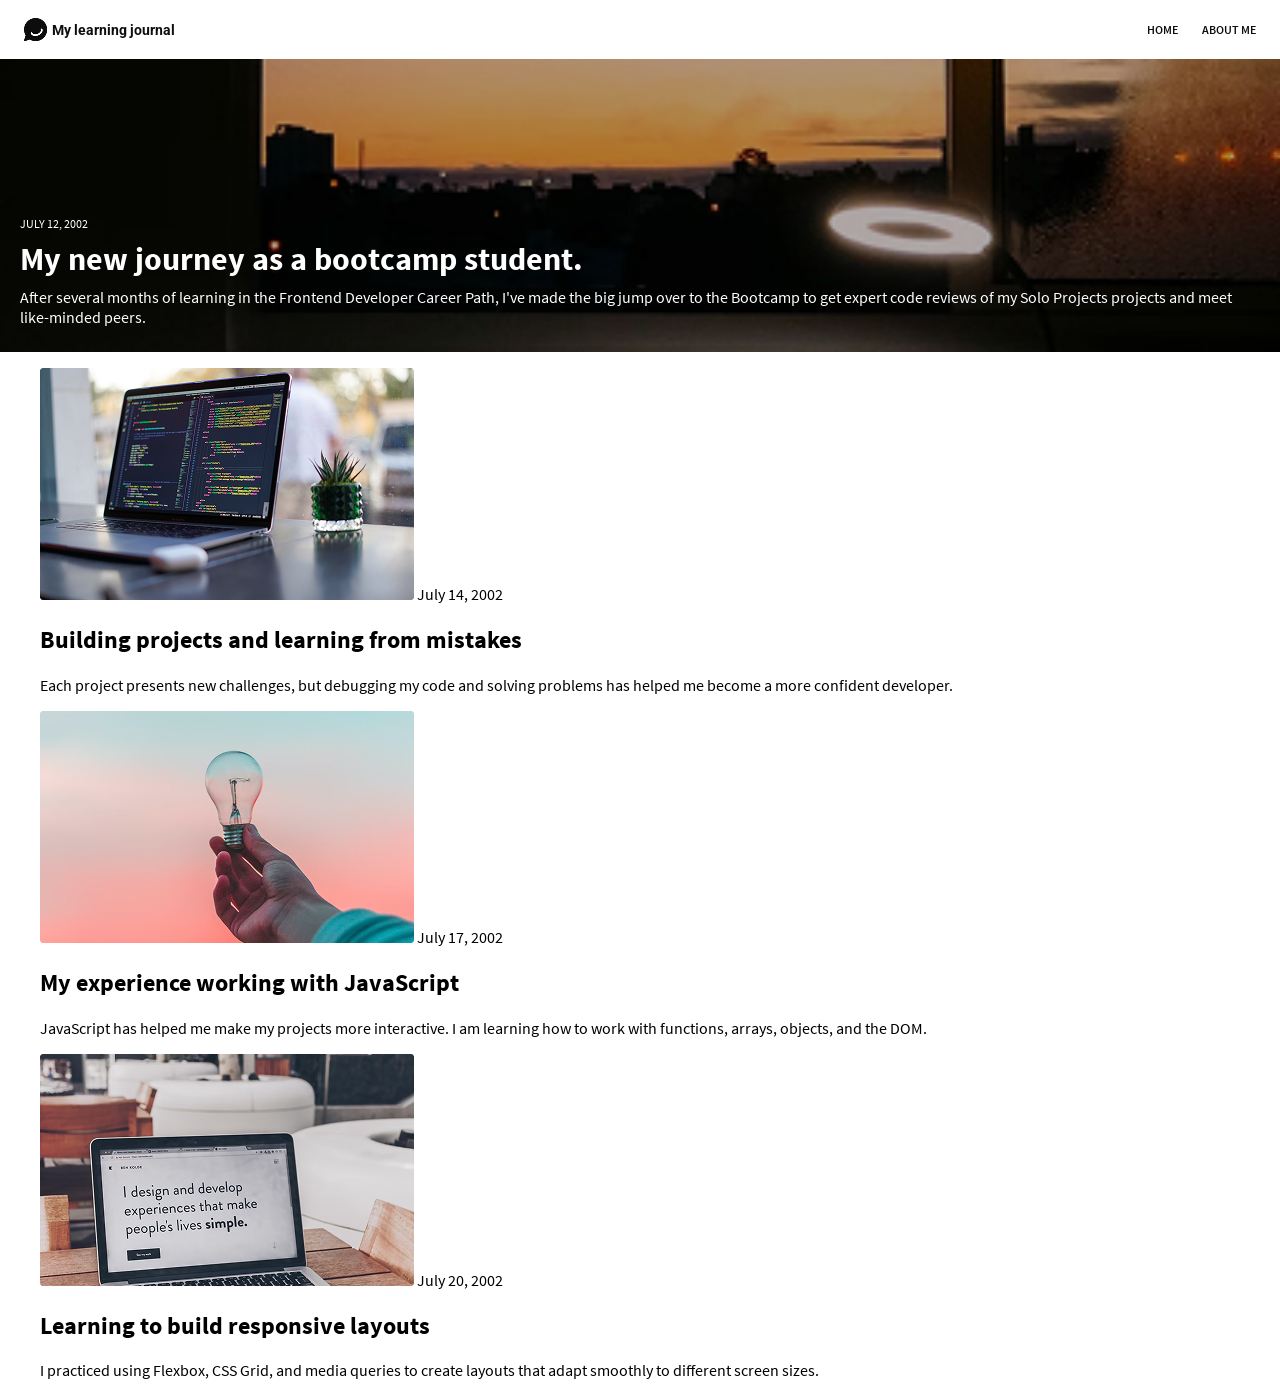
==== index.html @ eeaf36d5 "build article listing implemented js to build article listing." ====
<html>
    <head>
        <title>My Learning Journal</title>
        <meta name="viewport" content="width=device-width, initial-scale=1.0">
        <link rel="preconnect" href="https://fonts.googleapis.com">
        <link rel="preconnect" href="https://fonts.gstatic.com" crossorigin>
        <link href="https://fonts.googleapis.com/css2?family=Roboto:ital,wght@0,100..900;1,100..900&display=swap" rel="stylesheet">
        <script src="index.js" type="module" defer></script> 
        <link rel="stylesheet" href="css/style.css">
    </head>
    <body>
        <nav class="navbar">
            <div class="nav-logo">
                <img src="./images/nav-logo-img.png">
                <a href="#">My learning journal</a>
            </div>
            <ul class="nav-links">
                <li><a href="#home">Home</a></li>
                <li><a href="#about-me">About Me</a></li>
            </ul>
        </nav>

        <section class="hero">
            <article class="hero-post">
                <time datetime="2022-07-23">July 12, 2002</time>
                <h2>My new journey as a bootcamp student.</h2>
                <p>After several months of learning in the Frontend Developer Career Path, I've made the big jump over to the Bootcamp to get expert code reviews of my Solo Projects projects and meet like-minded peers.</p>
            </article>
        </section>

        <section class="article-listings-section">
            <ul class="article-listings">
            </ul>
        </section>
    </body>
</html>
---- css/style.css ----
:root {
    --nav-color: #0E0E0E;
}

*, *::after, *::before {
    box-sizing: border-box;
}

@font-face {
    font-family: "Source Sans Pro";
    src: url(../fonts/source-sans-pro/SourceSansPro-Regular.ttf) format("truetype");
    font-weight: 400;
    font-style: normal;
    font-display: swap;
}

@font-face {
    font-family: "Source Sans Pro";
    src: url(../fonts/source-sans-pro/SourceSansPro-Bold.ttf) format("truetype");
    font-weight: bold;
    font-style: normal;
    font-display: swap;
}

@font-face {
    font-family: "Source Sans Pro";
    src: url(../fonts/source-sans-pro/SourceSansPro-Semibold.ttf) format("truetype");
    font-weight: 600;
    font-style: normal;
    font-display: swap;
}


body {
    margin: 0;
    font-family: "Source Sans Pro", sans-serif;
    font-weight: 400;
}

/* =================
    Navbar
   ================= */

.navbar {
    display: flex;
    justify-content: space-between;
    align-items: center;

    min-height: 59px;

    padding: 0 1.5em; /* 24px */
}

.navbar a {
    text-decoration: none;
    color: var(--nav-color);
}

.nav-logo {
    display: flex;
    align-items: center;

    font-family: "Roboto", sans-serif;
    font-weight: 700;
    font-size: 0.847em; /* 13.55px */

    gap: 0.311em; /* 4.21px */
}

.nav-links {
    display: flex;
    flex-direction: row;
    align-items: right;

    list-style-type: none;
    
    text-transform: uppercase;

    gap: 2em; /* 24px */
    font-size: 0.75rem; /* 12px */
    font-weight: 600;
}

/* =================
    Hero
   ================= */

.hero-post {
    display: flex;
    flex-direction: column;
    justify-content: end;

    min-width: 414px;
    min-height: 293px;

    background-image: url("../images/hero-img.png");
    background-repeat: no-repeat;
    background-size: cover;

    color: white;

    gap: 0.5em; /* 8px */
    padding: 0 1.25em 1.563em 1.25em; /* 20px 25px 20px */
}

.hero-post time {
    font-size: 0.75rem; /* 12px */
    text-transform: uppercase;
}

.hero-post h2 {
    margin: 0;
    font-size: 2rem; /* 32px */
}

.hero-post p {
    margin: 0;
}
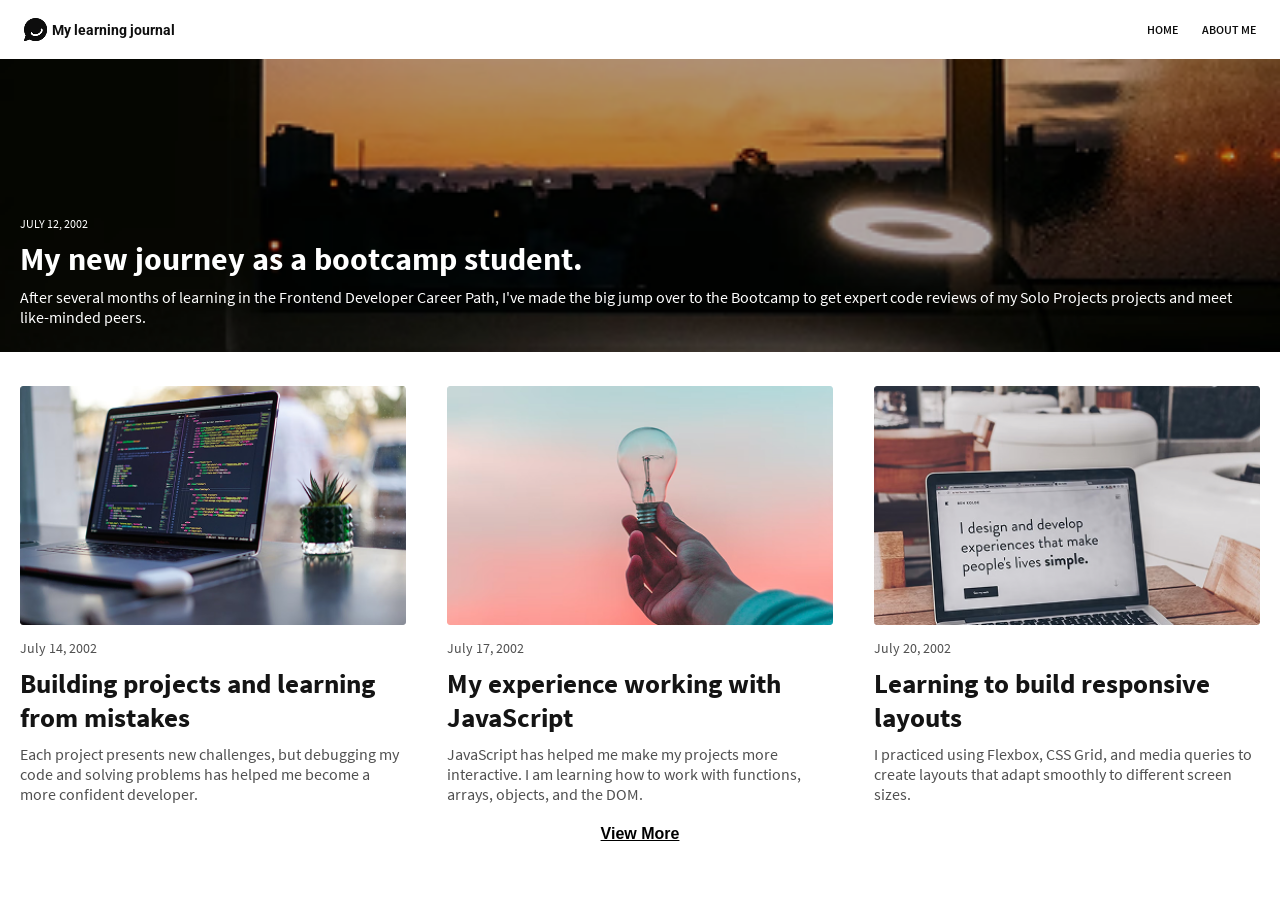
==== commit f81cabae: "Create view more button" ====
--- a/index.html
+++ b/index.html
@@ -31,6 +31,7 @@
         <section class="article-listings-section">
             <ul class="article-listings">
             </ul>
+            <button type="button" class="view-more-btn">View More</button>
         </section>
     </body>
 </html>
--- a/css/style.css
+++ b/css/style.css
@@ -1,6 +1,9 @@
 
 :root {
     --nav-color: #0E0E0E;
+
+    --article-listings-header-color: #141414;
+    --article-preview-color: #505050;
 }
 
 *, *::after, *::before {
@@ -33,9 +36,11 @@
 
 
 body {
-    margin: 0;
+    margin: 0 auto;
+
     font-family: "Source Sans Pro", sans-serif;
     font-weight: 400;
+
 }
 
 /* =================
@@ -102,6 +107,7 @@
 
     gap: 0.5em; /* 8px */
     padding: 0 1.25em 1.563em 1.25em; /* 20px 25px 20px */
+    margin: 0  0 2.125em 0; /* 34px */
 }
 
 .hero-post time {
@@ -116,4 +122,73 @@
 
 .hero-post p {
     margin: 0;
+}
+
+/* =================
+    Article Listing
+   ================= */
+
+.article-listings-section {
+    margin: 0 1.25em 0; /* 20px */
+}
+
+.article-listings {
+    display: grid;
+
+    gap: 2.563em; /* 41px */
+    padding: 0;
+    margin: 0 0 1.25em 0; /* 20px */
+}
+
+.article-listings img {
+    width: 100%;
+    margin: 0 0 0.875em 0; /* 14px */
+}
+
+.article-listings article {
+    height: 100%;
+    width: 100%;
+    color: var(--article-preview-color);
+}
+
+.article-listings time {
+    display: block;
+
+    font-size: 0.875rem; /* 14px */
+
+    margin: 0 0 0.635em 0; /* 9px */
+}
+
+.article-listings h2 {
+    margin: 0 0 0.375em 0; /* 9px */
+    font-size: 1.695rem; /* 24px */
+    color: var(--article-listings-header-color);
+}
+
+.article-listings p {
+    margin: 0;
+}
+
+
+/* =================
+    View More Button
+   ================= */
+
+.view-more-btn {
+    width: 100%;
+
+    font-weight: 700;
+    font-size: 1rem; /* 16px */
+
+    text-decoration: underline;
+    border: none;
+    background: none;
+
+    margin: 0 0 2.688em 0; /* 43px */
+}
+
+@media screen and (min-width: 1085px){
+    .article-listings {
+        grid-template-columns: repeat(3, 1fr);
+    }
 }
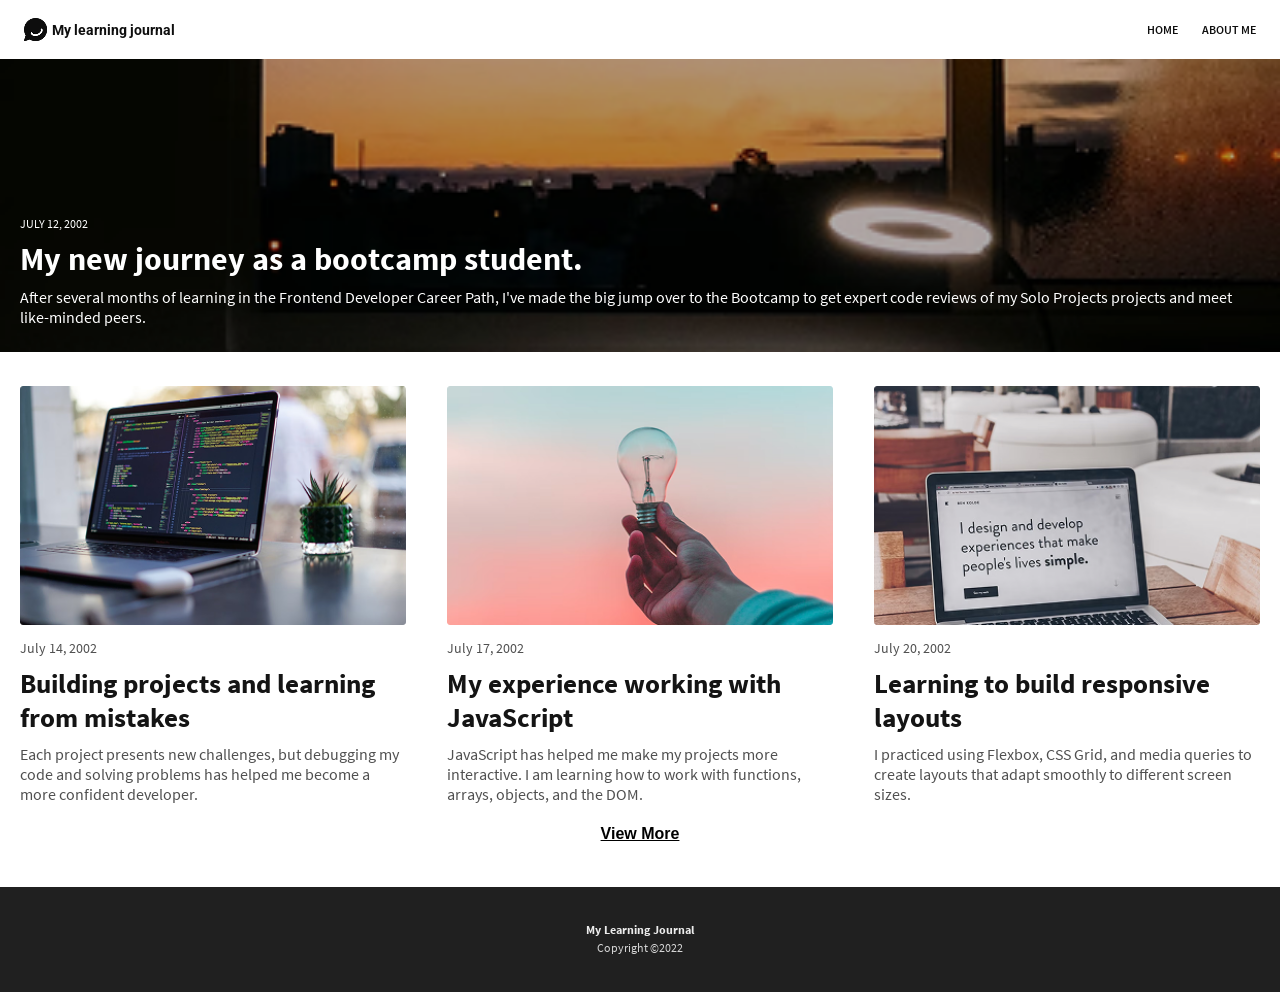
==== commit f7f64fd6: "Create footer" ====
--- a/index.html
+++ b/index.html
@@ -33,5 +33,10 @@
             </ul>
             <button type="button" class="view-more-btn">View More</button>
         </section>
+
+        <footer>
+            <p class="footer-page-title">My Learning Journal</p>
+            <p class="copyright-text">Copyright ©2022</p>
+        </footer>
     </body>
 </html>
--- a/css/style.css
+++ b/css/style.css
@@ -4,6 +4,10 @@
 
     --article-listings-header-color: #141414;
     --article-preview-color: #505050;
+
+    --footer-text-primary-color: #ECECEC;
+    --footer-text-secondary-color: #D7D7D7;
+    --footer-background-color: #202020;
 }
 
 *, *::after, *::before {
@@ -43,6 +47,10 @@
 
 }
 
+p {
+    margin: 0;
+}
+
 /* =================
     Navbar
    ================= */
@@ -165,10 +173,6 @@
     color: var(--article-listings-header-color);
 }
 
-.article-listings p {
-    margin: 0;
-}
-
 
 /* =================
     View More Button
@@ -187,6 +191,30 @@
     margin: 0 0 2.688em 0; /* 43px */
 }
 
+/* =================
+    Footer
+   ================= */
+
+footer {
+    background-color: var(--footer-background-color);
+    font-size: 0.75em; /* 12px */
+    text-align: center;
+    min-width: 414px;
+    padding: 3.083em 0; /* 37px */
+}
+
+.footer-page-title {
+    color: var(--footer-text-primary-color);
+    font-weight: 700;
+    line-height: 108.2%;
+    letter-spacing: -3%;
+    margin: 0 0 0.25em 0; /* 3px */
+}
+
+.copyright-text {
+    color: var(--footer-text-secondary-color);
+    line-height: 125%;
+}
 @media screen and (min-width: 1085px){
     .article-listings {
         grid-template-columns: repeat(3, 1fr);
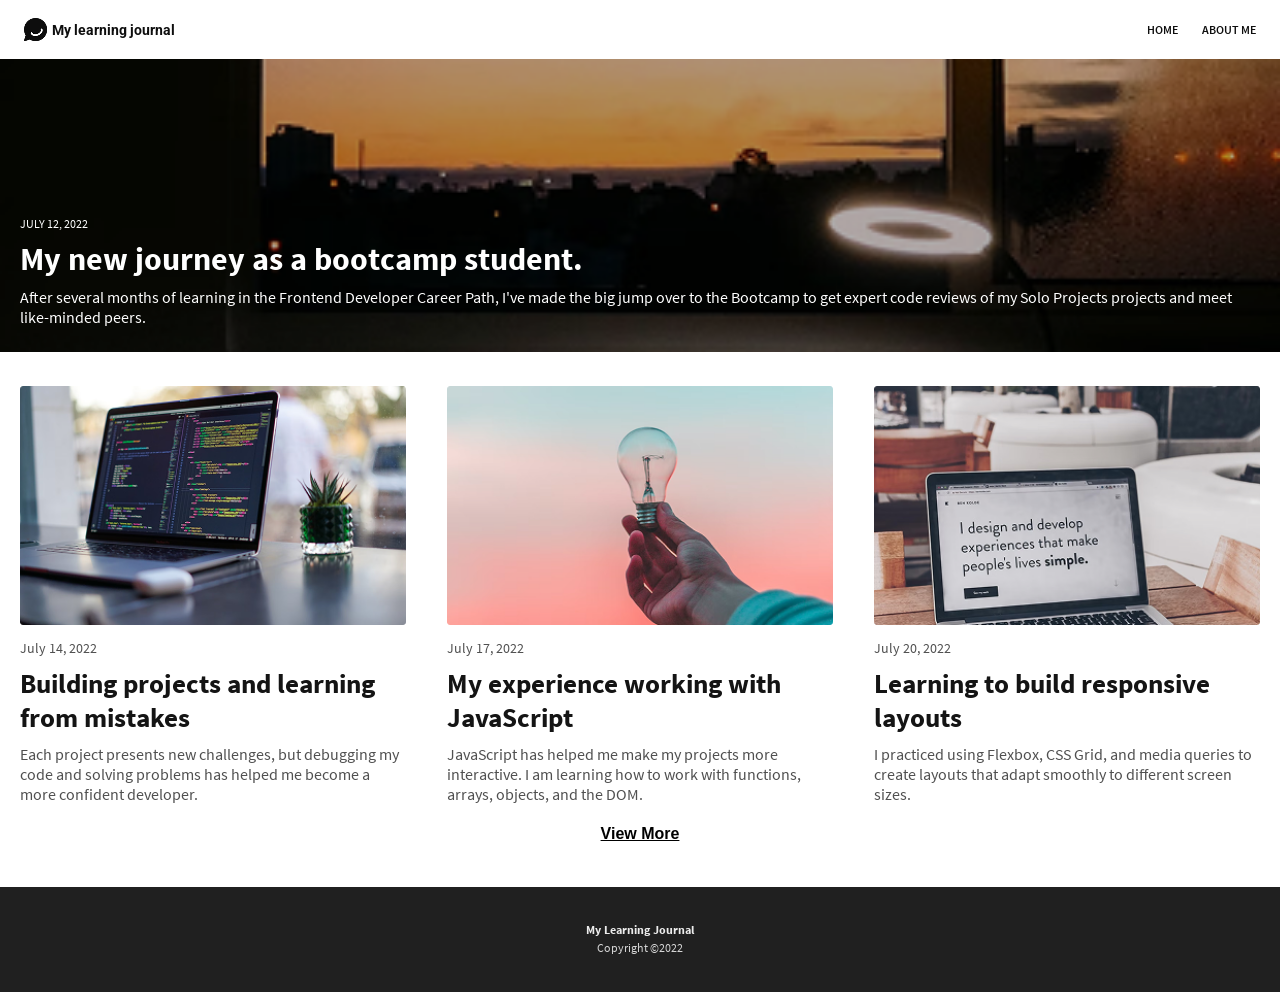
==== commit d4c61ded: "Link hero post to its article content page" ====
--- a/index.html
+++ b/index.html
@@ -9,30 +9,38 @@
         <link rel="stylesheet" href="css/style.css">
     </head>
     <body>
-        <nav class="navbar">
-            <div class="nav-logo">
-                <img src="./images/nav-logo-img.png">
-                <a href="#">My learning journal</a>
-            </div>
-            <ul class="nav-links">
-                <li><a href="#home">Home</a></li>
-                <li><a href="#about-me">About Me</a></li>
-            </ul>
-        </nav>
+        <header>
+            <nav class="navbar">
+                <div class="nav-logo">
+                    <img src="./images/nav-logo-img.png">
+                    <a href="#">My learning journal</a>
+                </div>
+                <ul class="nav-links">
+                    <li><a href="index.html">Home</a></li>
+                    <li><a href="about-me.html">About Me</a></li>
+                </ul>
+            </nav>
+        </header>
 
-        <section class="hero">
-            <article class="hero-post">
-                <time datetime="2022-07-23">July 12, 2002</time>
-                <h2>My new journey as a bootcamp student.</h2>
-                <p>After several months of learning in the Frontend Developer Career Path, I've made the big jump over to the Bootcamp to get expert code reviews of my Solo Projects projects and meet like-minded peers.</p>
-            </article>
-        </section>
+        <main>
+            <section>
+                <section class="hero">
+                    <a href="hero-article.html">
+                        <article class="hero-post">
+                            <time datetime="2022-07-23">July 12, 2022</time>
+                            <h2>My new journey as a bootcamp student.</h2>
+                            <p>After several months of learning in the Frontend Developer Career Path, I've made the big jump over to the Bootcamp to get expert code reviews of my Solo Projects projects and meet like-minded peers.</p>
+                        </article>
+                    </a>
+                </section>
 
-        <section class="article-listings-section">
-            <ul class="article-listings">
-            </ul>
-            <button type="button" class="view-more-btn">View More</button>
-        </section>
+                <section class="article-listings-section">
+                    <ul class="article-listings">
+                    </ul>
+                    <button type="button" class="view-more-btn">View More</button>
+                </section>
+            </section>
+        </main>
 
         <footer>
             <p class="footer-page-title">My Learning Journal</p>
--- a/css/style.css
+++ b/css/style.css
@@ -95,9 +95,20 @@
     font-weight: 600;
 }
 
+
 /* =================
     Hero
    ================= */
+
+.hero a {
+    color: white;
+    text-decoration: none;
+    cursor: pointer;
+}
+
+.hero a:hover {
+    color: #C4B5FD;
+}
 
 .hero-post {
     display: flex;
@@ -110,8 +121,6 @@
     background-image: url("../images/hero-img.png");
     background-repeat: no-repeat;
     background-size: cover;
-
-    color: white;
 
     gap: 0.5em; /* 8px */
     padding: 0 1.25em 1.563em 1.25em; /* 20px 25px 20px */
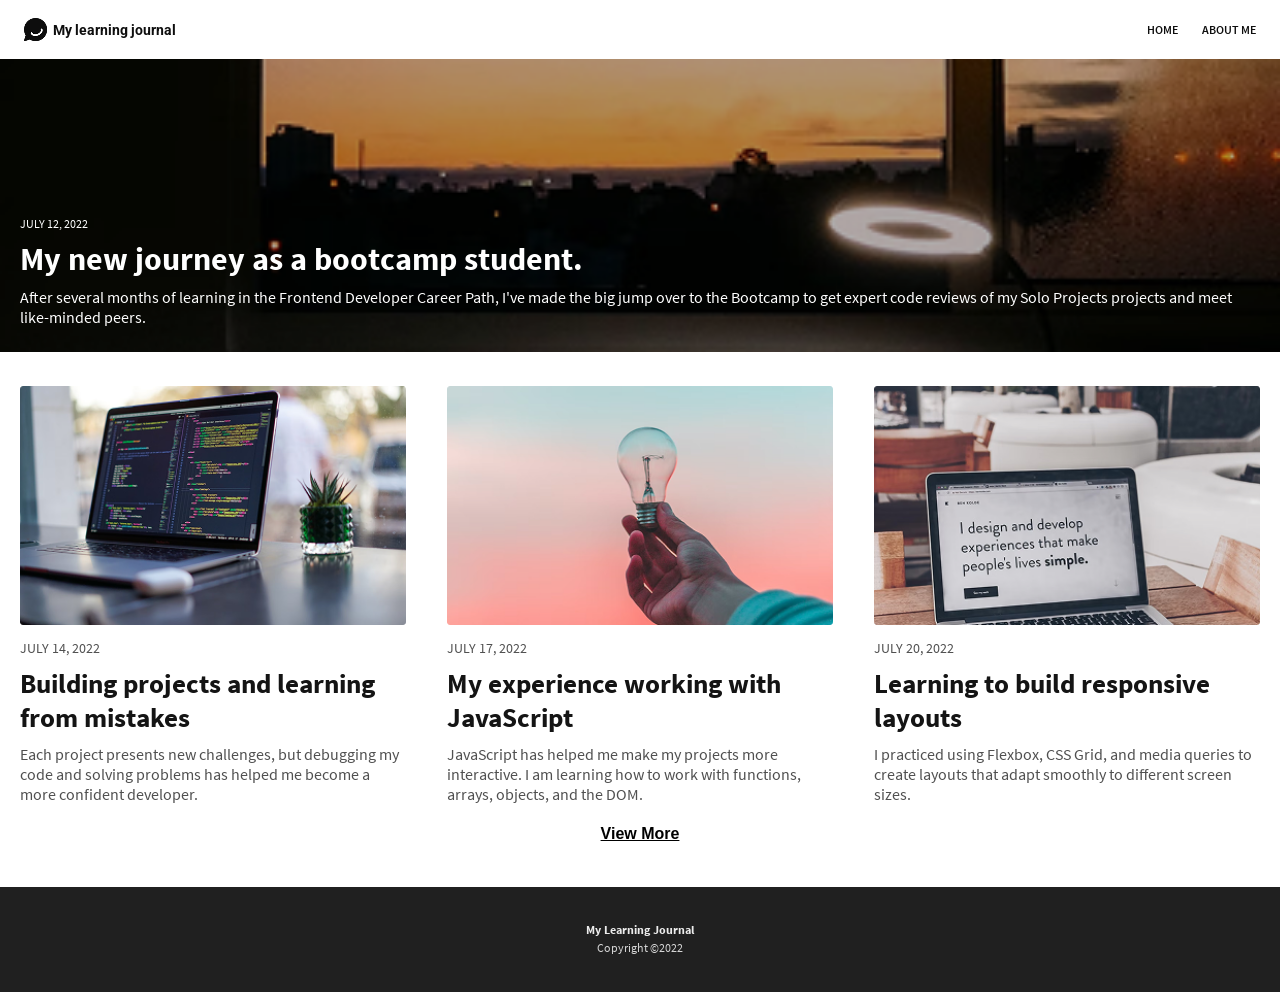
==== commit da8a03f4: "Improve article structure and accessibility Divide the article body into two sections. Added datetim" ====
--- a/index.html
+++ b/index.html
@@ -13,7 +13,7 @@
             <nav class="navbar">
                 <div class="nav-logo">
                     <img src="./images/nav-logo-img.png">
-                    <a href="#">My learning journal</a>
+                    <a href="#"><h1>My learning journal</h1></a>
                 </div>
                 <ul class="nav-links">
                     <li><a href="index.html">Home</a></li>
--- a/css/style.css
+++ b/css/style.css
@@ -4,6 +4,8 @@
 
     --article-listings-header-color: #141414;
     --article-preview-color: #505050;
+
+    --hero-article-color: #151515;
 
     --footer-text-primary-color: #ECECEC;
     --footer-text-secondary-color: #D7D7D7;
@@ -44,16 +46,37 @@
 
     font-family: "Source Sans Pro", sans-serif;
     font-weight: 400;
-
+}
+
+h2 {
+    margin: 0;
+    font-size: 2rem; /* 32px */
 }
 
 p {
     margin: 0;
 }
 
+img {
+    width: 100%;
+}
+
+time {
+    text-transform: uppercase;
+}
+
+.hero-post time,
+.hero-article time {
+    font-size: 0.75rem; /* 12px */
+}
+
 /* =================
     Navbar
    ================= */
+
+.hero-article-page .navbar {
+    margin: 0 0 2em 0;
+}
 
 .navbar {
     display: flex;
@@ -70,15 +93,22 @@
     color: var(--nav-color);
 }
 
+.navbar h1 {
+    font-size: 0.847em; /* 13.55px */
+}
+
 .nav-logo {
     display: flex;
     align-items: center;
 
     font-family: "Roboto", sans-serif;
     font-weight: 700;
-    font-size: 0.847em; /* 13.55px */
 
     gap: 0.311em; /* 4.21px */
+}
+
+.nav-logo img {
+    width: fit-content;
 }
 
 .nav-links {
@@ -127,11 +157,6 @@
     margin: 0  0 2.125em 0; /* 34px */
 }
 
-.hero-post time {
-    font-size: 0.75rem; /* 12px */
-    text-transform: uppercase;
-}
-
 .hero-post h2 {
     margin: 0;
     font-size: 2rem; /* 32px */
@@ -147,6 +172,10 @@
 
 .article-listings-section {
     margin: 0 1.25em 0; /* 20px */
+}
+
+.hero-article-page .article-listings-section {
+    margin-bottom: 3.5em; /* 56px */
 }
 
 .article-listings {
@@ -158,7 +187,6 @@
 }
 
 .article-listings img {
-    width: 100%;
     margin: 0 0 0.875em 0; /* 14px */
 }
 
@@ -182,7 +210,6 @@
     color: var(--article-listings-header-color);
 }
 
-
 /* =================
     View More Button
    ================= */
@@ -198,6 +225,44 @@
     background: none;
 
     margin: 0 0 2.688em 0; /* 43px */
+}
+
+/* =================
+    Hero Article
+   ================= */
+
+.hero-article-page {
+    color: var(--hero-article-color);
+}
+
+.hero-article {
+    margin: 0 1.25em 3.188em; /* 32px 20px 51px*/
+}
+
+.hero-article h2 {
+    margin: 0.5em 0 0.469em 0; /* 16px 15px */
+}
+
+.hero-article h3 {
+    font-size: 1rem; /* 16px */
+    margin: 0;
+}
+
+.hero-article img {
+    margin: 2.188em 0; /* 35px */
+}
+
+.article-body,
+.article-body section {
+    display: flex;
+    flex-direction: column;
+    gap: 1em;
+}
+
+.recent-posts-header {
+    font-size: 1rem; /* 16px */
+    margin: 0 0 1.688em 0; /* 27px */
+    text-align: center;
 }
 
 /* =================
@@ -224,6 +289,7 @@
     color: var(--footer-text-secondary-color);
     line-height: 125%;
 }
+
 @media screen and (min-width: 1085px){
     .article-listings {
         grid-template-columns: repeat(3, 1fr);
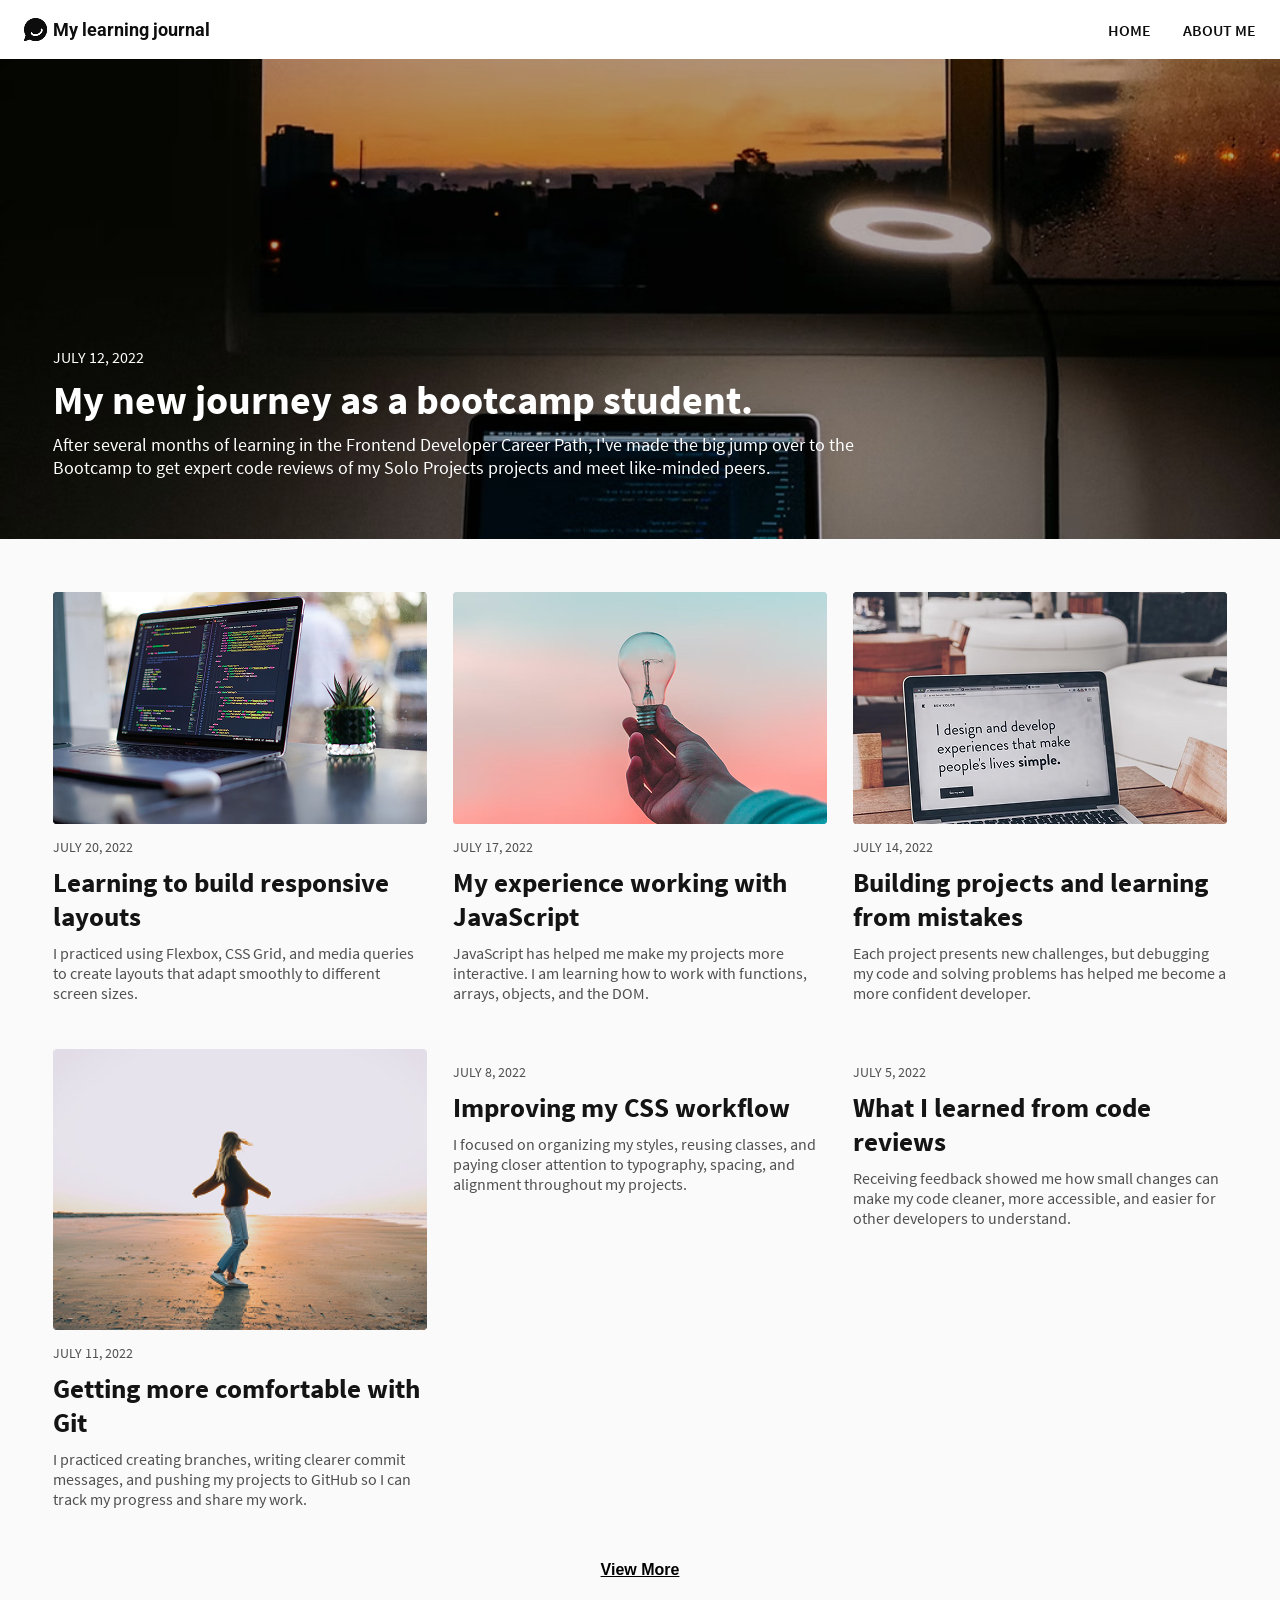
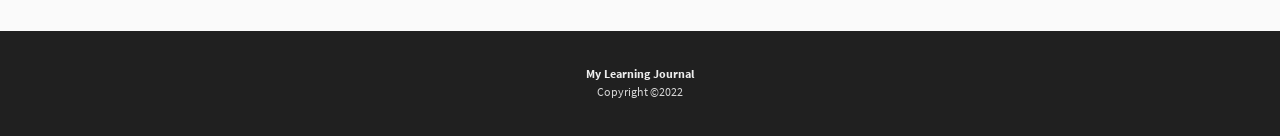
==== commit d023c2bc: "Fixed layout issues" ====
--- a/index.html
+++ b/index.html
@@ -8,12 +8,12 @@
         <script src="index.js" type="module" defer></script> 
         <link rel="stylesheet" href="css/style.css">
     </head>
-    <body>
+    <body class="home">
         <header>
             <nav class="navbar">
                 <div class="nav-logo">
                     <img src="./images/nav-logo-img.png">
-                    <a href="#"><h1>My learning journal</h1></a>
+                    <a href="index.html"><h1>My learning journal</h1></a>
                 </div>
                 <ul class="nav-links">
                     <li><a href="index.html">Home</a></li>
--- a/css/style.css
+++ b/css/style.css
@@ -1,6 +1,9 @@
 
 :root {
+    --body-bg-color: #FAFAFA;
+
     --nav-color: #0E0E0E;
+    --navbar-bg-color: #FFFFFF;
 
     --article-listings-header-color: #141414;
     --article-preview-color: #505050;
@@ -40,12 +43,25 @@
     font-display: swap;
 }
 
-
 body {
-    margin: 0 auto;
+    margin: 0;
 
     font-family: "Source Sans Pro", sans-serif;
     font-weight: 400;
+
+    background-color: var(--body-bg-color);
+
+    display: flex;
+    flex-direction: column;
+
+    align-items: center;
+    justify-content: center;
+
+    width: 100%;
+}
+
+header {
+    width: 100%;
 }
 
 h2 {
@@ -59,24 +75,17 @@
 
 img {
     width: 100%;
+    height: auto;
 }
 
 time {
     text-transform: uppercase;
-}
-
-.hero-post time,
-.hero-article time {
     font-size: 0.75rem; /* 12px */
 }
 
 /* =================
     Navbar
    ================= */
-
-.hero-article-page .navbar {
-    margin: 0 0 2em 0;
-}
 
 .navbar {
     display: flex;
@@ -86,11 +95,17 @@
     min-height: 59px;
 
     padding: 0 1.5em; /* 24px */
+    background-color: var(--navbar-bg-color);
 }
 
 .navbar a {
     text-decoration: none;
     color: var(--nav-color);
+    cursor: pointer;
+}
+
+.navbar a:hover, .navbar a:active {
+    text-decoration: underline;
 }
 
 .navbar h1 {
@@ -145,7 +160,6 @@
     flex-direction: column;
     justify-content: end;
 
-    min-width: 414px;
     min-height: 293px;
 
     background-image: url("../images/hero-img.png");
@@ -174,10 +188,6 @@
     margin: 0 1.25em 0; /* 20px */
 }
 
-.hero-article-page .article-listings-section {
-    margin-bottom: 3.5em; /* 56px */
-}
-
 .article-listings {
     display: grid;
 
@@ -186,13 +196,17 @@
     margin: 0 0 1.25em 0; /* 20px */
 }
 
+.article-listings li {
+    list-style-type: none;
+}
+
+
 .article-listings img {
     margin: 0 0 0.875em 0; /* 14px */
 }
 
-.article-listings article {
-    height: 100%;
-    width: 100%;
+.article-listings article,
+.article-listings li {
     color: var(--article-preview-color);
 }
 
@@ -228,28 +242,16 @@
 }
 
 /* =================
-    Hero Article
-   ================= */
-
-.hero-article-page {
-    color: var(--hero-article-color);
-}
-
-.hero-article {
+    Main Article
+   ================= */
+
+.main-article {
     margin: 0 1.25em 3.188em; /* 32px 20px 51px*/
 }
 
-.hero-article h2 {
-    margin: 0.5em 0 0.469em 0; /* 16px 15px */
-}
-
-.hero-article h3 {
+.main-article h3 {
     font-size: 1rem; /* 16px */
     margin: 0;
-}
-
-.hero-article img {
-    margin: 2.188em 0; /* 35px */
 }
 
 .article-body,
@@ -266,15 +268,76 @@
 }
 
 /* =================
+    Hero Article
+   ================= */
+
+.hero-article-page {
+    color: var(--hero-article-color);
+}
+
+.hero-article-page .navbar {
+    margin: 0 0 2em 0;
+}
+
+.hero-article-page .article-listings-section {
+    margin-bottom: 3.5em; /* 56px */
+}
+
+.hero-article h2 {
+    margin: 0.5em 0 0.469em 0; /* 16px 15px */
+}
+
+.hero-article img {
+    margin: 2.188em 0; /* 35px */
+}
+
+
+/* =================
+    About Me Article
+   ================= */
+
+.about-me-article-header-grid {
+    display: grid;
+    grid-template-columns: 1fr;
+    grid-template-areas: 
+    "biop"
+    "head";
+}
+
+.bio-pic {
+    width: 182px;
+    height: 182px;
+    border-radius: 50%;
+    margin: 0 0 1.688em 0; /* 27px */
+    grid-area: biop;
+}
+
+.about-me-article-heading {
+    grid-area: head;
+}
+
+.about-me-article h2 {
+    font-size: 2.125rem; /* 34px */
+    margin: 0 0 0.471em 0; /* 16px */
+}
+
+.about-me-page .about-me-sub {
+    margin: 0 0 3.125em 0; /* 50px */
+}
+
+/* =================
     Footer
    ================= */
 
 footer {
     background-color: var(--footer-background-color);
+    text-align: center;
+    width: 100%;
+    padding: 2.313em 0; /* 37px */
+}
+
+footer p {
     font-size: 0.75em; /* 12px */
-    text-align: center;
-    min-width: 414px;
-    padding: 3.083em 0; /* 37px */
 }
 
 .footer-page-title {
@@ -291,7 +354,137 @@
 }
 
 @media screen and (min-width: 1085px){
+    time {
+        font-size: 1rem; /* 16px */
+    }
+
+    p {
+        font-size: 1.125rem; /* 18px */
+    }
+
+    /* =================
+       Navbar
+       ================= */
+
+    .navbar h1 {
+        font-size: 1.125rem; /* 20px */
+    }
+
+    .nav-links {
+        font-size: 1rem; /* 16px */
+    }
+
+    /* =================
+       Hero
+       ================= */
+
+    .hero-post {
+        background-image: url("../images/hero-img-desktop.png");
+        padding: 18em 23.5em 3.75em 3.313em; /* 288px 376px 60px 53px */
+        margin: 0  0 3.313em 0; /* 53px */  
+    }
+
+    .hero-post h2 {
+        margin: 0;
+        font-size: 2.5rem; /* 40px */
+    }
+
+    .hero-post p {
+        margin: 0 2.5em 0 0; /* 45px */
+    }
+
+    /* =================
+       Article Listing
+       ================= */
+
+    .article-listings-section {
+        margin: 0 3.313em 3.188em; /* 53px 51px */
+    }
+
+    .article-listings-section p {
+        font-size: 1rem;
+    }
+
     .article-listings {
         grid-template-columns: repeat(3, 1fr);
+        gap: 46px 26px;
+    }
+
+    .article-listings article,
+    .article-listings li {
+        color: var(--article-preview-color);
+    }
+
+    .view-more-btn {
+        margin: 1.938em 0 0 0; /* 31px */
+    }
+
+    /* =================
+       Main Article
+       ================= */
+
+    .main-article {
+        margin: 0 3.313em 4.563em; /* 51px */
+    }
+
+    .main-article h2 {
+        font-size: 2.25rem; /* 36px */
+    }
+
+    .main-article h3 {
+        font-size: 1.5rem; /* 24px */
+    }
+
+    /* =================
+       Hero Article
+       ================= */
+
+    .hero-article-header,
+    .hero-article-page .article-body {
+        margin: 0 4.25em 0; /* 68px */
+    }
+    
+    .recent-posts-header {
+        font-size: 1.5rem; /* 24px */
+    }
+
+    .hero-article-page .article-listings {
+        margin: 0;
+    }
+
+    /* =================
+       About Me Article
+       ================= */
+
+    .about-me-page .navbar {
+        margin: 0 0 5.688em 0; /* 91px */
+    }
+
+    .about-me-page main {
+        margin: 0 3.313em; /* 53px */
+    }
+
+    .about-me-article-header-grid {
+        grid-template-areas:
+        "biop head";
+        gap: 0 2.063em; /* 33px */
+        margin: 0 0 2em 0; /* 32px */
+    }
+
+    .bio-pic {
+        margin: 0 0 1.688em 0; /* 27px */
+    }
+
+    .about-me-article h2 {
+        margin: 0 0 0.278em 0; /* 10px */
+    }
+    
+    .about-me-page .article-body {
+        margin: 0 4.25em 0; /* 68px */
+    }
+
+    .about-me-page .about-me-sub,
+    .about-me-page .article-listings {
+        margin: 0;
     }
 }
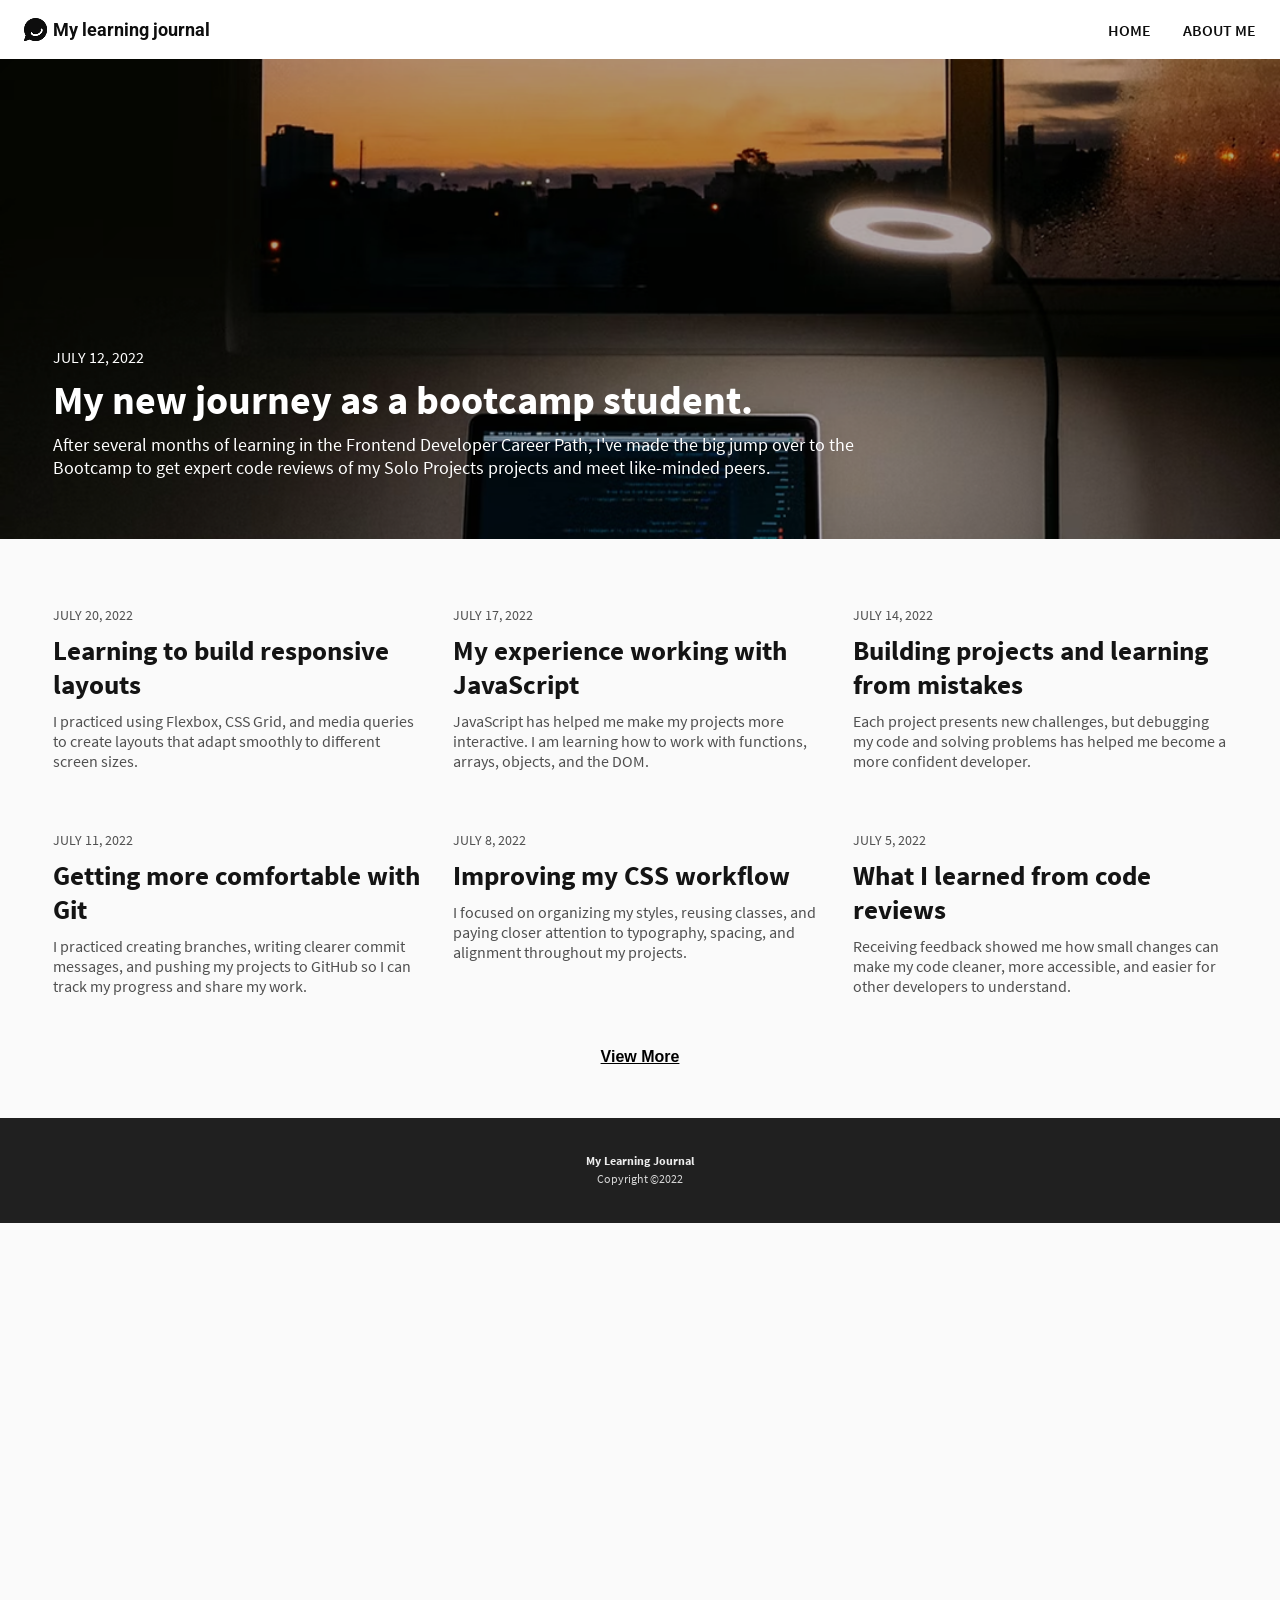
==== commit af6cec38: "Rewrote js logic for recent posts/article listings To fix issue on tablets where the address bar's r" ====
--- a/index.html
+++ b/index.html
@@ -35,7 +35,7 @@
                 </section>
 
                 <section class="article-listings-section">
-                    <ul class="article-listings">
+                    <ul class="article-listings home">
                     </ul>
                     <button type="button" class="view-more-btn">View More</button>
                 </section>
--- a/css/style.css
+++ b/css/style.css
@@ -13,6 +13,8 @@
     --footer-text-primary-color: #ECECEC;
     --footer-text-secondary-color: #D7D7D7;
     --footer-background-color: #202020;
+
+    --link-hover-color: #C4B5FD;
 }
 
 *, *::after, *::before {
@@ -60,6 +62,12 @@
     width: 100%;
 }
 
+a {
+    text-decoration: none;
+    cursor: pointer;
+}
+
+
 header {
     width: 100%;
 }
@@ -96,16 +104,16 @@
 
     padding: 0 1.5em; /* 24px */
     background-color: var(--navbar-bg-color);
+
+    color: var(--nav-color);
 }
 
 .navbar a {
-    text-decoration: none;
     color: var(--nav-color);
-    cursor: pointer;
 }
 
 .navbar a:hover, .navbar a:active {
-    text-decoration: underline;
+    color: var(--link-hover-color);
 }
 
 .navbar h1 {
@@ -147,12 +155,11 @@
 
 .hero a {
     color: white;
-    text-decoration: none;
-    cursor: pointer;
-}
-
-.hero a:hover {
-    color: #C4B5FD;
+}
+
+
+.hero a:hover, .hero a:active {
+    color: var(--link-hover-color);
 }
 
 .hero-post {
@@ -239,6 +246,8 @@
     background: none;
 
     margin: 0 0 2.688em 0; /* 43px */
+
+    color: black;
 }
 
 /* =================
@@ -407,7 +416,7 @@
 
     .article-listings {
         grid-template-columns: repeat(3, 1fr);
-        gap: 46px 26px;
+        gap: 2.875em 1.625em; /* 46px 26px */
     }
 
     .article-listings article,
@@ -472,7 +481,7 @@
     }
 
     .bio-pic {
-        margin: 0 0 1.688em 0; /* 27px */
+        margin: 0 0 4.063em 0; /* 65px */
     }
 
     .about-me-article h2 {
